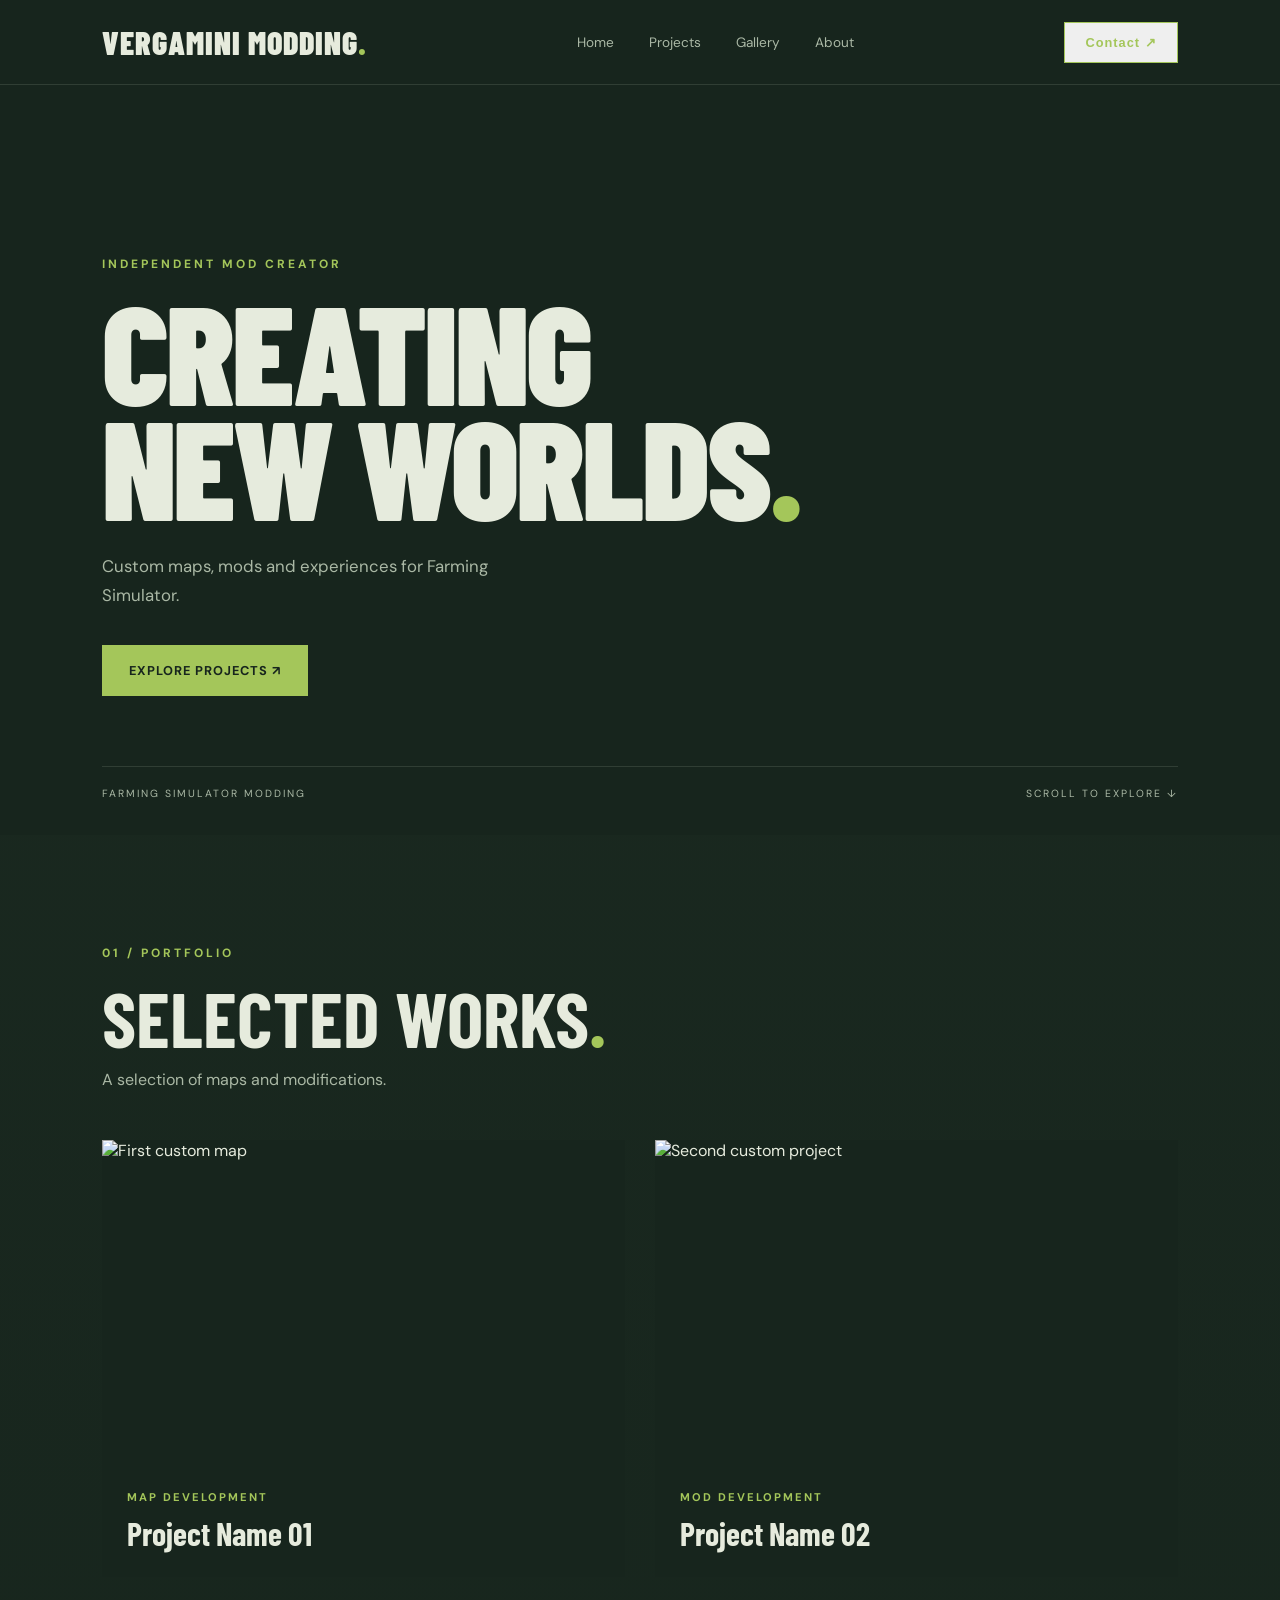
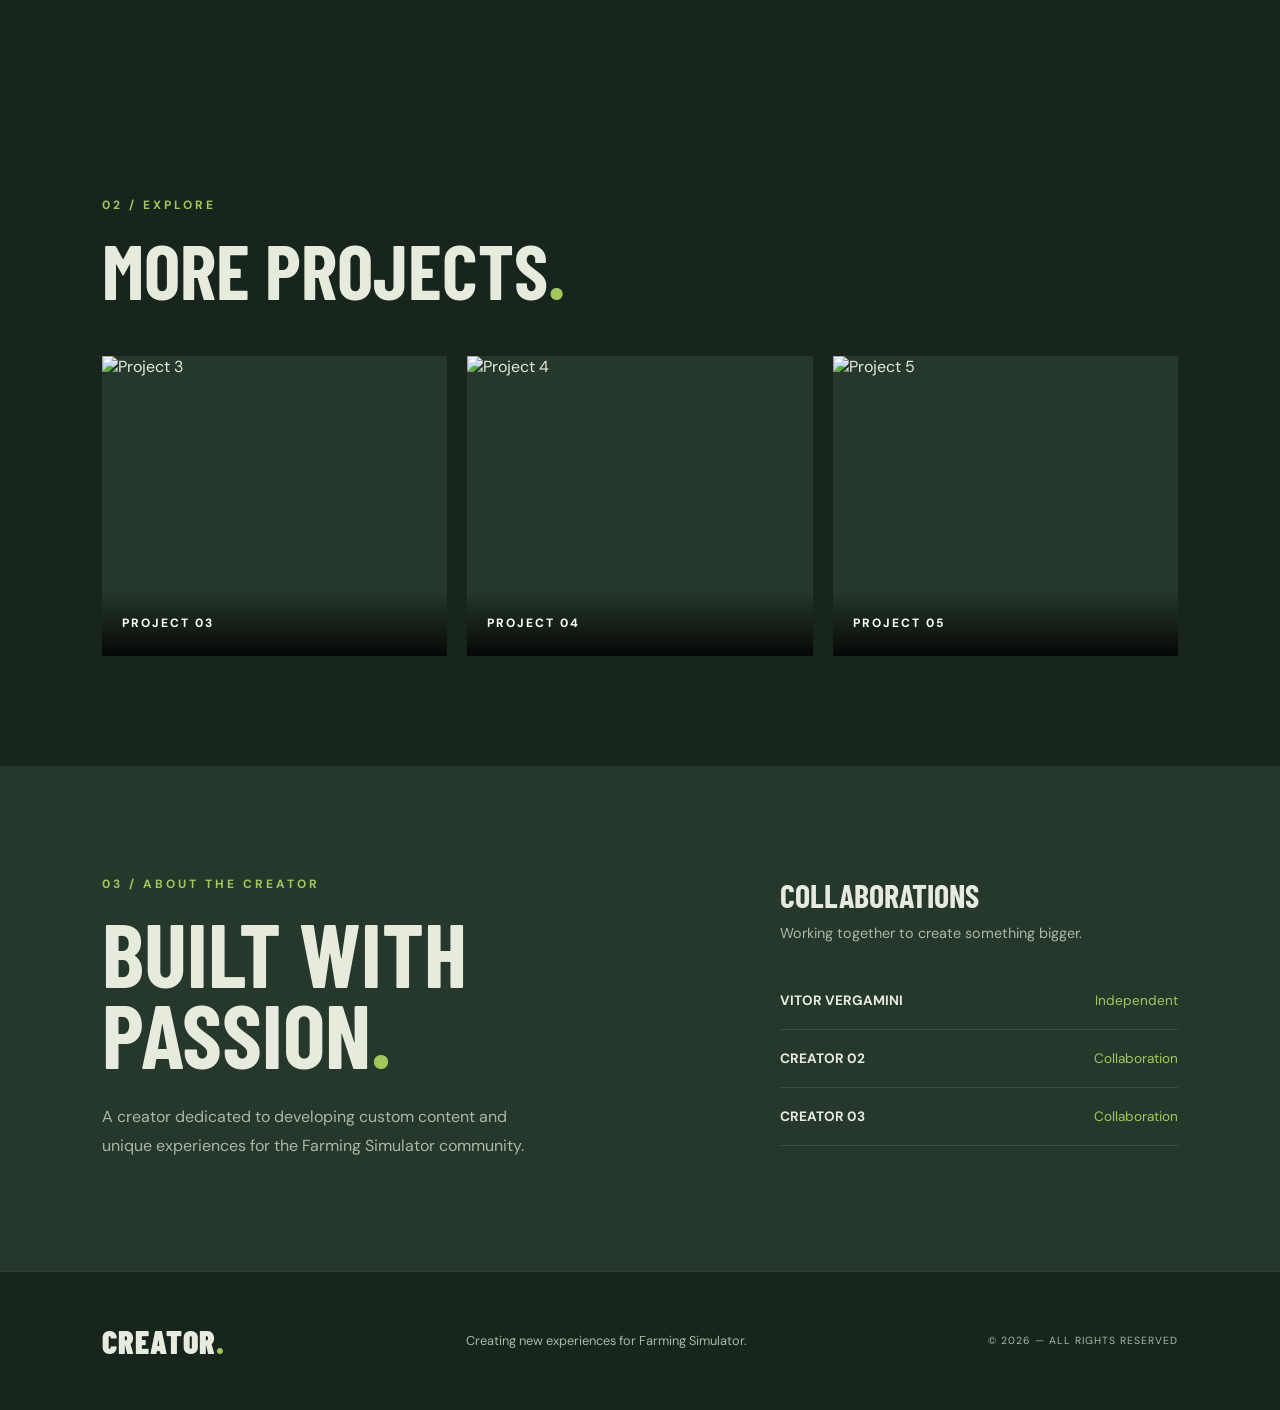
==== index.html @ 5413989e "index retirado da pasta e colocado no codigo base." ====
<!DOCTYPE html>
<html lang="pt-BR">
<head>
    <meta charset="UTF-8">
    <meta name="viewport" content="width=device-width, initial-scale=1.0">
    <title>Portfolio | Farming Simulator</title>
    <link rel="stylesheet" href="../CSS/style.css">
</head>

<body>

    <!-- HEADER -->
    <header class="header">
        <a href="#" class="logo" translate="no">VERGAMINI MODDING<span>.</span></a>

        <nav class="navigation">
            <a href="#home">Home</a>
            <a href="#projects">Projects</a>
            <a href="#gallery">Gallery</a>
            <a href="#about">About</a>
        </nav>

        <button type="button" class="header-contact" id="openContact">
    Contact ↗
</button>
    </header>


    <!-- HERO -->
    <main>

        <section class="hero" id="home">
            <div class="hero-content">
                <span class="eyebrow">INDEPENDENT MOD CREATOR</span>

                <h1>
                    CREATING<br>
                    NEW WORLDS<span>.</span>
                </h1>

                <p>
                    Custom maps, mods and experiences
                    for Farming Simulator.
                </p>

                <a href="#projects" class="button">
                    EXPLORE PROJECTS ↗
                </a>
            </div>

            <div class="hero-footer">
                <span>FARMING SIMULATOR MODDING</span>
                <span>SCROLL TO EXPLORE ↓</span>
            </div>
        </section>


        <!-- FEATURED PROJECTS -->
        <section class="projects" id="projects">

            <div class="section-heading">
                <span class="eyebrow">01 / PORTFOLIO</span>
                <h2>SELECTED WORKS<span>.</span></h2>
                <p>A selection of maps and modifications.</p>
            </div>

            <div class="featured-grid">

                <article class="project-card">
                    <div class="project-image">
                        <img src="assets/images/project-01.jpg"
                             alt="First custom map">
                    </div>
                    <div class="project-info">
                        <span>MAP DEVELOPMENT</span>
                        <h3>Project Name 01</h3>
                    </div>
                </article>

                <article class="project-card">
                    <div class="project-image">
                        <img src="assets/images/project-02.jpg"
                             alt="Second custom project">
                    </div>
                    <div class="project-info">
                        <span>MOD DEVELOPMENT</span>
                        <h3>Project Name 02</h3>
                    </div>
                </article>

            </div>
        </section>


        <!-- GALLERY -->
        <section class="gallery" id="gallery">

            <div class="section-heading">
                <span class="eyebrow">02 / EXPLORE</span>
                <h2>MORE PROJECTS<span>.</span></h2>
            </div>

            <div class="gallery-grid">

                <article class="gallery-item">
                    <img src="assets/images/gallery-01.jpg" alt="Project 3">
                    <span>PROJECT 03</span>
                </article>

                <article class="gallery-item">
                    <img src="assets/images/gallery-02.jpg" alt="Project 4">
                    <span>PROJECT 04</span>
                </article>

                <article class="gallery-item">
                    <img src="assets/images/gallery-03.jpg" alt="Project 5">
                    <span>PROJECT 05</span>
                </article>

            </div>
        </section>


        <!-- ABOUT -->
        <section class="about" id="about">

            <div class="about-content">
                <span class="eyebrow">03 / ABOUT THE CREATOR</span>
                <h2>BUILT WITH<br>PASSION<span>.</span></h2>

                <p>
                    A creator dedicated to developing
                    custom content and unique experiences
                    for the Farming Simulator community.
                </p>
            </div>

            <div class="about-collaborations">
                <h3>COLLABORATIONS</h3>
                <p>Working together to create something bigger.</p>

                <div class="collaborator">
                    <span>VITOR VERGAMINI</span>
                    <span>Independent</span>
                </div>

                <div class="collaborator">
                    <span>CREATOR 02</span>
                    <span>Collaboration</span>
                </div>

                <div class="collaborator">
                    <span>CREATOR 03</span>
                    <span>Collaboration</span>
                </div>
            </div>

        </section>

    </main>


    <!-- FOOTER -->
    <footer class="footer" id="contact">
        <a href="#" class="logo">CREATOR<span>.</span></a>

        <p>Creating new experiences for Farming Simulator.</p>

        <span>© 2026 — ALL RIGHTS RESERVED</span>
    </footer>

<!-- CONTACT POPUP -->
<div class="contact-overlay" id="contactOverlay">

    <div class="contact-popup">

        <button class="contact-close" id="closeContact" aria-label="Close">
            &times;
        </button>

        <span class="contact-eyebrow">GET IN TOUCH</span>

        <h2>LET'S TALK.</h2>

        <p>
            Have a project in mind? Get in touch with Vergamini Modding.
        </p>

        <div class="contact-options">

            <a href="mailto:vglmodding@gmail.com" class="contact-option">
                <span class="contact-option-icon">✉</span>
                <span>
                    <strong>E-mail</strong>
                    <small>Send us an e-mail at vglmodding@gmail.com</small>
                </span>
                <span class="contact-arrow">↗</span>
            </a>

            <a href="https://wa.me/+555196516200" target="_blank" rel="noopener noreferrer" class="contact-option">
                <span class="contact-option-icon">☏</span>
                <span>
                    <strong>WhatsApp</strong>
                    <small>Chat with us directly</small>
                </span>
                <span class="contact-arrow">↗</span>
            </a>

        </div>

    </div>

</div>

    <script src="/JS/script.js"></script>
</body>
</html>
---- CSS/style.css ----
/* ========================================
   01. CONFIGURAÇÕES GERAIS
======================================== */

@import url('https://fonts.googleapis.com/css2?family=Barlow+Condensed:wght@500;600;700;800;900&family=DM+Sans:wght@400;500;600;700&display=swap');

:root {
    --bg: #17251D;
    --surface: #26382B;
    --surface-light: #304534;

    --accent: #A4C65A;
    --accent-hover: #BAD878;

    --text: #E6EBDD;
    --text-muted: #AAB8A5;

    --border: rgba(230, 235, 221, 0.12);

    --font-title: 'Barlow Condensed', sans-serif;
    --font-body: 'DM Sans', sans-serif;
}

* {
    margin: 0;
    padding: 0;
    box-sizing: border-box;
    scroll-behavior: smooth;
}

body {
    background-color: var(--bg);
    color: var(--text);
    font-family: var(--font-body);
    overflow-x: hidden;
}

a {
    color: inherit;
    text-decoration: none;
}

img {
    display: block;
    width: 100%;
    object-fit: cover;
}


/* ========================================
   02. HEADER
======================================== */

.header {
    width: 100%;
    height: 85px;
    padding: 0 8%;

    display: flex;
    align-items: center;
    justify-content: space-between;

    background-color: var(--bg);
    border-bottom: 1px solid var(--border);
}

.logo {
    font-family: var(--font-title);
    font-size: 2rem;
    font-weight: 900;
    letter-spacing: 1px;
}

.logo span,
.hero h1 span,
.section-heading h2 span,
.about h2 span {
    color: var(--accent);
}

.navigation {
    display: flex;
    gap: 35px;
}

.navigation a {
    font-size: 0.85rem;
    color: var(--text-muted);
    transition: color 0.3s ease;
}

.navigation a:hover {
    color: var(--accent);
}

.header-contact {
    font-size: 0.8rem;
    font-weight: 700;
    letter-spacing: 1px;

    padding: 12px 20px;
    border: 1px solid var(--accent);
    color: var(--accent);

    transition: 0.3s ease;
}

.header-contact:hover {
    background-color: var(--accent);
    color: var(--bg);
}


/* ========================================
   03. HERO
======================================== */


.hero {
    min-height: 750px;
    padding: 100px 8% 35px;

    display: flex;
    flex-direction: column;
    justify-content: space-between;

    position: relative;
    overflow: hidden;

    background-image:
        linear-gradient(
            90deg,
            rgba(23, 37, 29, 0.98) 0%,
            rgba(23, 37, 29, 0.80) 45%,
            rgba(23, 37, 29, 0.25) 100%
        ),
        linear-gradient(
            0deg,
            rgba(23, 37, 29, 0.85),
            transparent 45%
        ),
        url("../assets/background1.jpeg");

    background-size: cover;
    background-position: center;
    background-repeat: no-repeat;
    background-attachment: fixed;
}

/* SEGUNDA SEÇÃO — PROJECTS */
.projects {
    background-image:
        linear-gradient(
            rgba(23, 37, 29, 0.85),
            rgba(23, 37, 29, 0.95)
        ),
        url("");

    background-size: cover;
    background-position: center;
    background-repeat: no-repeat;
}


.hero-content {
    max-width: 850px;
    margin: auto 0;
    padding: 50px 0;
}

.eyebrow {
    display: block;
    color: var(--accent);

    font-size: 0.75rem;
    font-weight: 700;
    letter-spacing: 3px;

    margin-bottom: 20px;
}

.hero h1 {
    font-family: var(--font-title);
    font-size: clamp(5rem, 11vw, 10rem);
    font-weight: 900;
    line-height: 0.82;
    letter-spacing: -3px;

    margin-bottom: 30px;
}

.hero-content p {
    max-width: 430px;
    color: var(--text-muted);
    font-size: 1.05rem;
    line-height: 1.7;

    margin-bottom: 35px;
}

.button {
    display: inline-block;

    background-color: var(--accent);
    color: var(--bg);

    padding: 17px 27px;

    font-size: 0.8rem;
    font-weight: 700;
    letter-spacing: 1px;

    transition: 0.3s ease;
}

.button:hover {
    background-color: var(--accent-hover);
    transform: translateY(-3px);
}

.hero-footer {
    display: flex;
    justify-content: space-between;

    padding-top: 20px;
    border-top: 1px solid var(--border);

    color: var(--text-muted);
    font-size: 0.65rem;
    letter-spacing: 2px;
}


/* ========================================
   04. PROJECTS
======================================== */

.projects {
    padding: 110px 8%;
    background-color: var(--surface);
}

.section-heading {
    margin-bottom: 50px;
}

.section-heading h2 {
    font-family: var(--font-title);
    font-size: clamp(3rem, 6vw, 5.5rem);
    line-height: 0.95;
    margin-bottom: 15px;
}

.section-heading p {
    color: var(--text-muted);
}

.featured-grid {
    display: grid;
    grid-template-columns: repeat(2, 1fr);
    gap: 30px;
}

.project-card {
    background-color: var(--bg);
    overflow: hidden;
    transition: transform 0.3s ease;
}

.project-card:hover {
    transform: translateY(-8px);
}

.project-image {
    height: 320px;
    overflow: hidden;
}

.project-image img {
    height: 100%;
    transition: transform 0.6s ease;
}

.project-card:hover img {
    transform: scale(1.05);
}

.project-info {
    padding: 25px;
}

.project-info span {
    color: var(--accent);
    font-size: 0.7rem;
    font-weight: 700;
    letter-spacing: 2px;
}

.project-info h3 {
    font-family: var(--font-title);
    font-size: 2rem;
    margin-top: 8px;
}


/* ========================================
   05. GALLERY
======================================== */

.gallery {
    padding: 110px 8%;
}

.gallery-grid {
    display: grid;
    grid-template-columns: repeat(3, 1fr);
    gap: 20px;
}

.gallery-item {
    height: 300px;
    position: relative;
    overflow: hidden;
    background-color: var(--surface);
}

.gallery-item img {
    height: 100%;
    transition: transform 0.5s ease;
}

.gallery-item:hover img {
    transform: scale(1.08);
}

.gallery-item span {
    position: absolute;
    bottom: 0;
    left: 0;

    width: 100%;
    padding: 25px 20px;

    background: linear-gradient(
        transparent,
        rgba(0, 0, 0, 0.85)
    );

    color: white;
    font-size: 0.75rem;
    font-weight: 700;
    letter-spacing: 2px;
}


/* ========================================
   06. ABOUT
======================================== */

.about {
    padding: 110px 8%;
    background-color: var(--surface);

    display: grid;
    grid-template-columns: 1.2fr 0.8fr;
    gap: 80px;
}

.about h2 {
    font-family: var(--font-title);
    font-size: clamp(4rem, 7vw, 7rem);
    line-height: 0.9;

    margin-bottom: 30px;
}

.about-content p {
    max-width: 450px;
    color: var(--text-muted);
    line-height: 1.8;
}

.about-collaborations h3 {
    font-family: var(--font-title);
    font-size: 2rem;
    margin-bottom: 10px;
}

.about-collaborations > p {
    color: var(--text-muted);
    font-size: 0.9rem;
    margin-bottom: 30px;
}

.collaborator {
    display: flex;
    justify-content: space-between;

    padding: 20px 0;
    border-bottom: 1px solid var(--border);

    font-size: 0.85rem;
}

.collaborator span:first-child {
    font-weight: 700;
}

.collaborator span:last-child {
    color: var(--accent);
}


/* ========================================
   07. FOOTER
======================================== */

.footer {
    padding: 50px 8%;

    display: flex;
    align-items: center;
    justify-content: space-between;
    gap: 20px;

    border-top: 1px solid var(--border);
}

.footer p {
    color: var(--text-muted);
    font-size: 0.8rem;
}

.footer > span {
    color: var(--text-muted);
    font-size: 0.65rem;
    letter-spacing: 1px;
}


/* ========================================
   08. RESPONSIVIDADE
======================================== */

@media (max-width: 850px) {

    .header {
        padding: 0 5%;
    }

    .navigation {
        gap: 15px;
    }

    .hero,
    .projects,
    .gallery,
    .about {
        padding-left: 5%;
        padding-right: 5%;
    }

    .about {
        gap: 40px;
    }

    .gallery-grid {
        grid-template-columns: repeat(2, 1fr);
    }
}

@media (max-width: 600px) {

    .header {
        height: auto;
        padding: 20px 5%;
        flex-wrap: wrap;
        gap: 20px;
    }

    .navigation {
        order: 3;
        width: 100%;
        justify-content: space-between;
    }

    .navigation a {
        font-size: 0.75rem;
    }

    .header-contact {
        padding: 10px 13px;
    }

    .hero {
        min-height: 550px;
        padding-top: 70px;
    }

    .hero h1 {
        letter-spacing: -1px;
    }

    .hero-footer {
        font-size: 0.5rem;
        letter-spacing: 1px;
        gap: 15px;
    }

    .featured-grid,
    .gallery-grid,
    .about {
        grid-template-columns: 1fr;
    }

    .project-image {
        height: 250px;
    }

    .gallery-item {
        height: 260px;
    }

    .about {
        gap: 50px;
    }

    .footer {
        flex-direction: column;
        align-items: flex-start;
    }
}

/* ========================================
   09. CONTATO  
   ===================================== */

   /* CONTACT POPUP */

.contact-overlay {
    position: fixed;
    inset: 0;
    background: rgba(0, 0, 0, 0.75);

    display: flex;
    justify-content: center;
    align-items: center;

    z-index: 9999;
    padding: 20px;

    opacity: 0;
    visibility: hidden;
    transition: 0.3s ease;
}

.contact-overlay.active {
    opacity: 1;
    visibility: visible;
}

.contact-popup {
    position: relative;
    width: 100%;
    max-width: 450px;

    background: var(--surface);
    border: 1px solid var(--border);
    padding: 45px 35px;

    transform: translateY(20px);
    transition: 0.3s ease;
}

.contact-overlay.active .contact-popup {
    transform: translateY(0);
}

.contact-close {
    position: absolute;
    top: 15px;
    right: 20px;

    background: none;
    border: none;
    color: var(--text-muted);

    font-size: 30px;
    cursor: pointer;
}

.contact-eyebrow {
    color: var(--accent);
    font-size: 11px;
    letter-spacing: 3px;
    font-weight: 700;
}

.contact-popup h2 {
    font-family: var(--font-title);
    font-size: 42px;
    color: var(--text);
    margin: 10px 0;
}

.contact-popup p {
    color: var(--text-muted);
    font-size: 14px;
    line-height: 1.6;
    margin-bottom: 30px;
}

.contact-options {
    display: flex;
    flex-direction: column;
    gap: 12px;
}

.contact-option {
    display: flex;
    align-items: center;
    gap: 15px;

    padding: 18px;
    background: var(--bg);
    border: 1px solid var(--border);

    color: var(--text);
    text-decoration: none;

    transition: 0.2s ease;
}

.contact-option:hover {
    border-color: var(--accent);
    background: var(--surface-light);
}

.contact-option-icon {
    color: var(--accent);
    font-size: 23px;
}

.contact-option strong,
.contact-option small {
    display: block;
}

.contact-option strong {
    font-size: 14px;
    margin-bottom: 4px;
}

.contact-option small {
    color: var(--text-muted);
    font-size: 12px;
}

.contact-arrow {
    margin-left: auto;
    color: var(--accent);
    font-size: 18px;
}

/* MOBILE */

@media (max-width: 480px) {
    .contact-popup {
        padding: 40px 22px;
    }
}
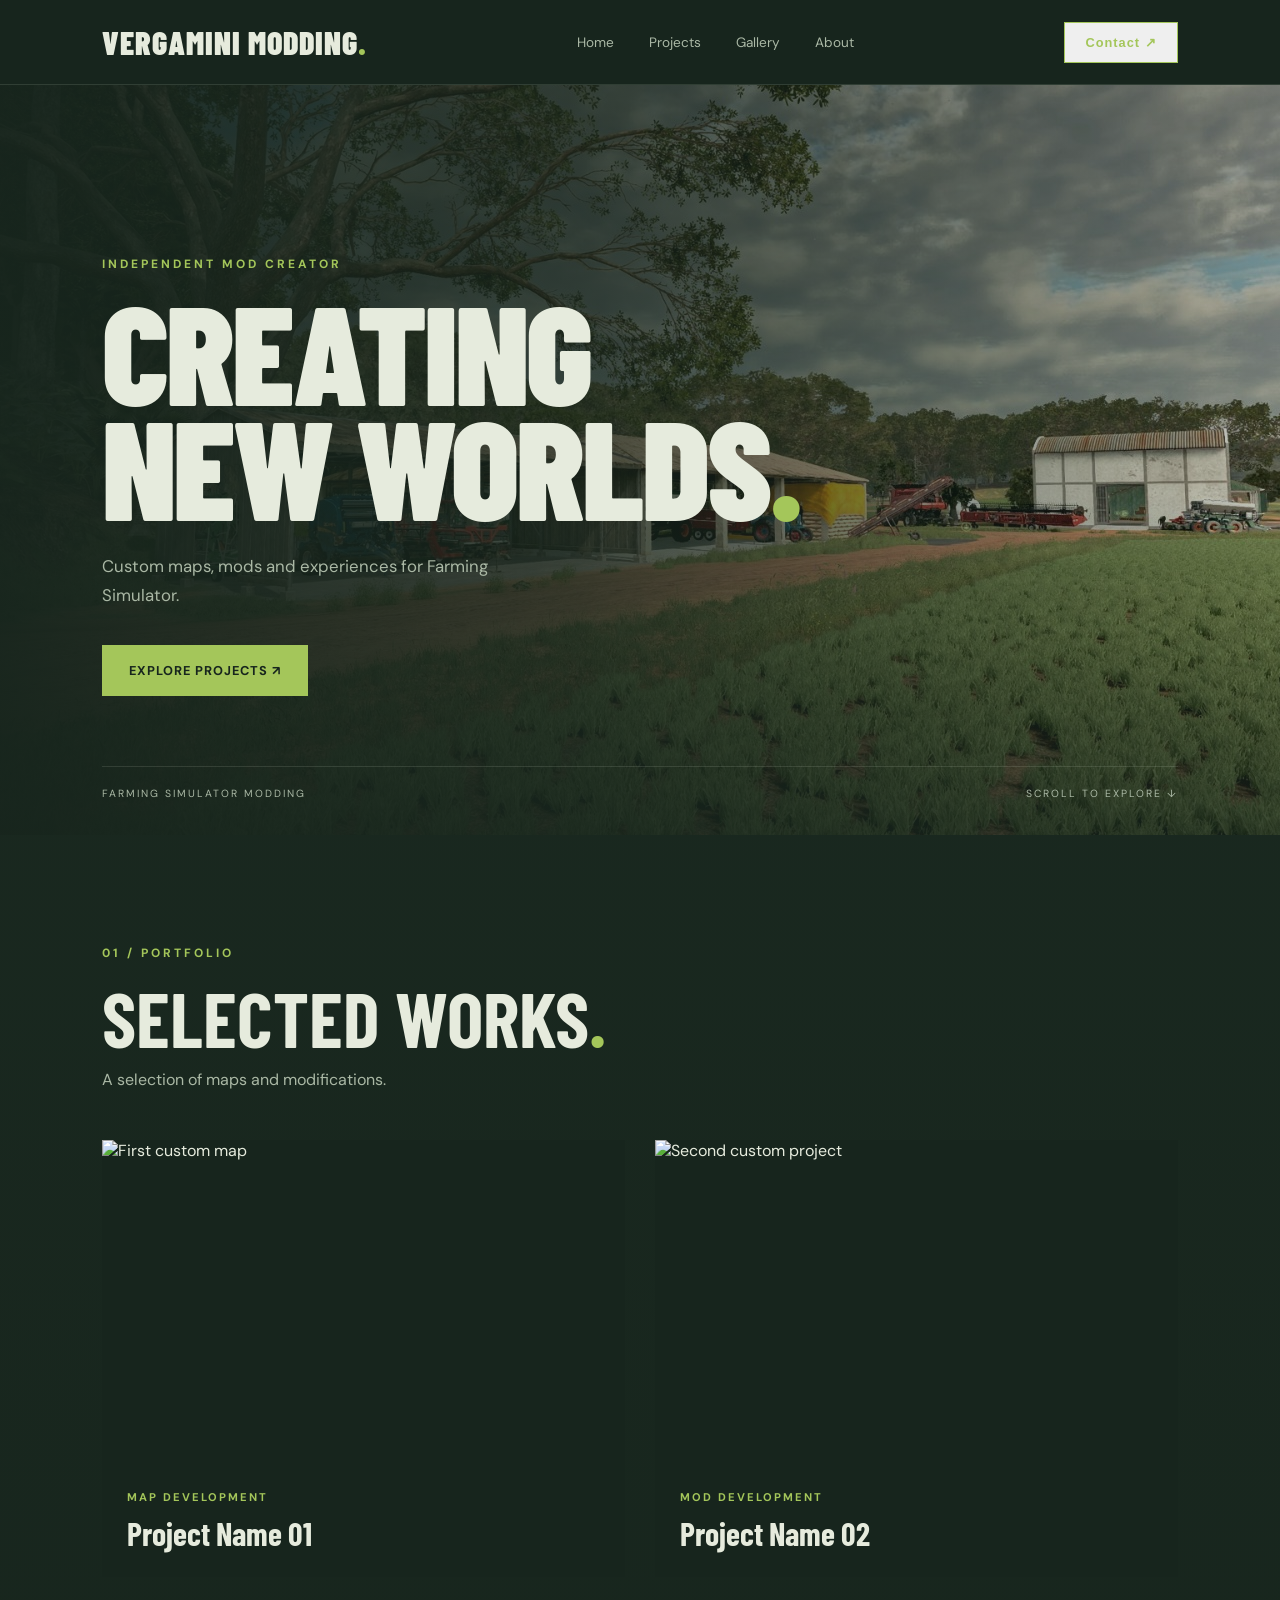
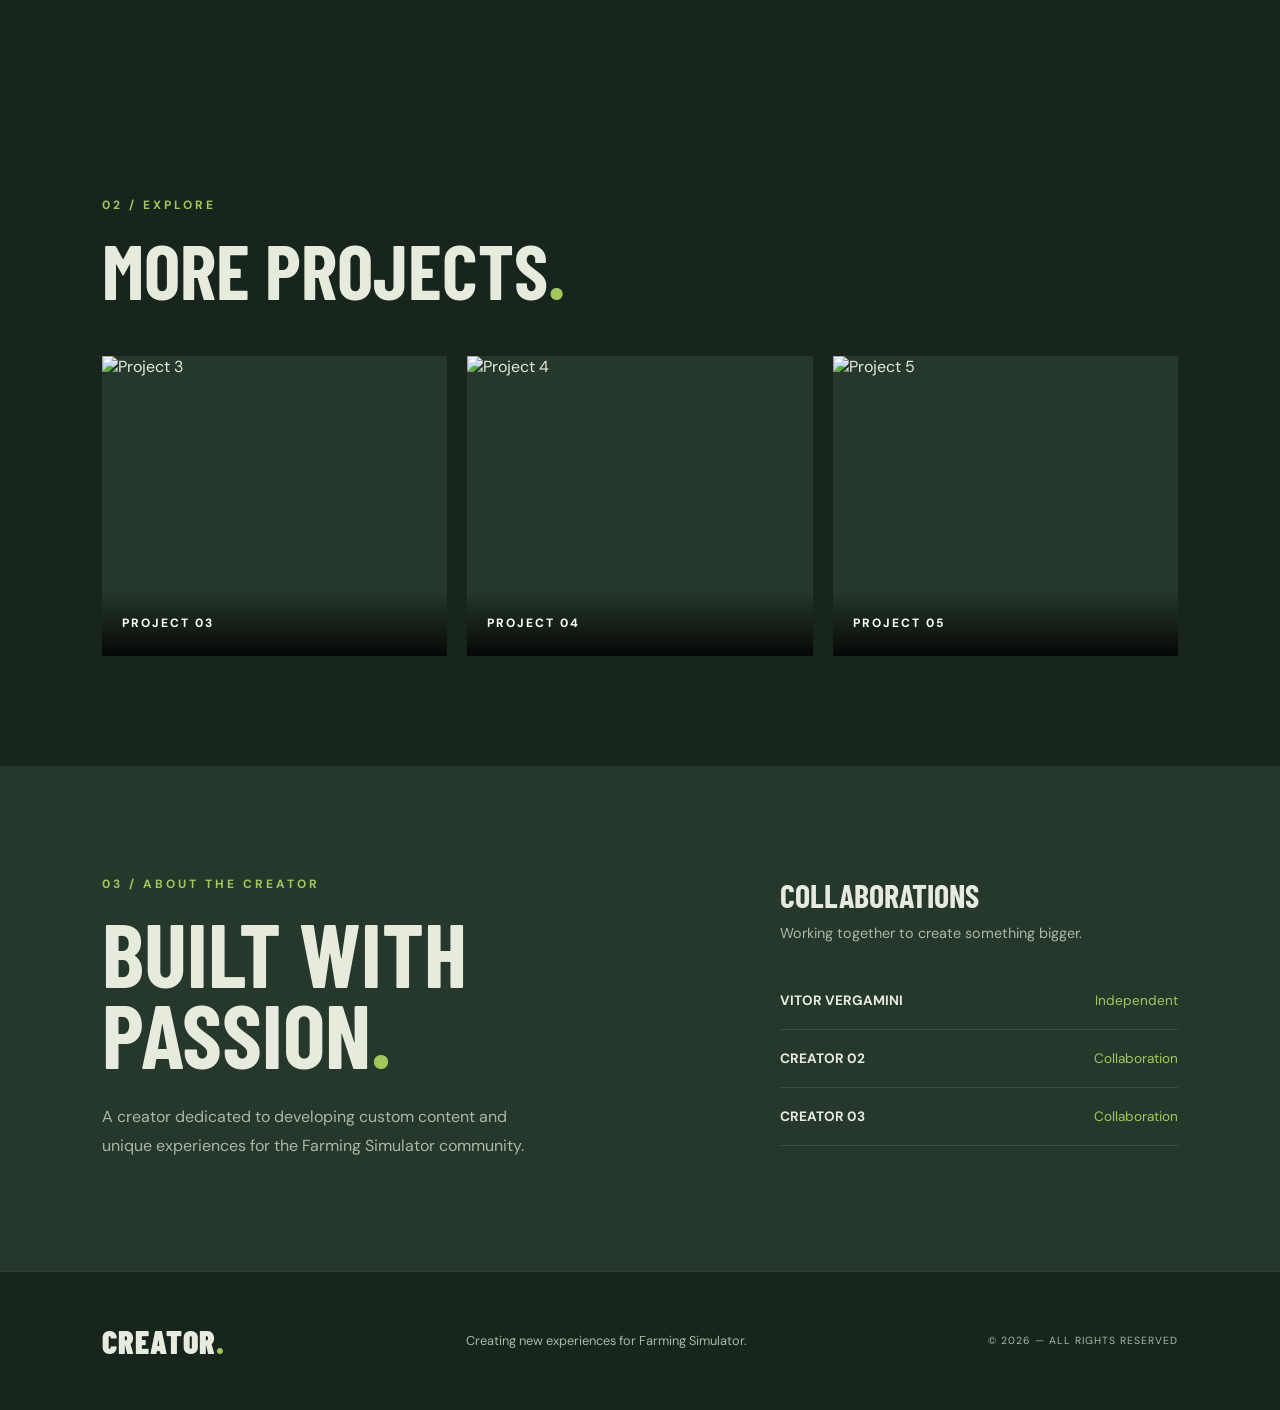
==== commit 49eb4d5b: "atualizado o caminho do html" ====
--- a/index.html
+++ b/index.html
@@ -5,7 +5,7 @@
     <meta charset="UTF-8">
     <meta name="viewport" content="width=device-width, initial-scale=1.0">
     <title>Portfolio | Farming Simulator</title>
-    <link rel="stylesheet" href="../CSS/style.css">
+    <link rel="stylesheet" href="CSS/style.css">
 </head>
 
 <body>
@@ -69,7 +69,7 @@
 
                 <article class="project-card">
                     <div class="project-image">
-                        <img src="assets/images/project-01.jpg"
+                        <img src="Assets/images/project-01.jpg"
                              alt="First custom map">
                     </div>
                     <div class="project-info">
@@ -80,7 +80,7 @@
 
                 <article class="project-card">
                     <div class="project-image">
-                        <img src="assets/images/project-02.jpg"
+                        <img src="Assets/images/project-02.jpg"
                              alt="Second custom project">
                     </div>
                     <div class="project-info">
@@ -104,17 +104,17 @@
             <div class="gallery-grid">
 
                 <article class="gallery-item">
-                    <img src="assets/images/gallery-01.jpg" alt="Project 3">
+                    <img src="Assets/images/gallery-01.jpg" alt="Project 3">
                     <span>PROJECT 03</span>
                 </article>
 
                 <article class="gallery-item">
-                    <img src="assets/images/gallery-02.jpg" alt="Project 4">
+                    <img src="Assets/images/gallery-02.jpg" alt="Project 4">
                     <span>PROJECT 04</span>
                 </article>
 
                 <article class="gallery-item">
-                    <img src="assets/images/gallery-03.jpg" alt="Project 5">
+                    <img src="Assets/images/gallery-03.jpg" alt="Project 5">
                     <span>PROJECT 05</span>
                 </article>
 
@@ -213,6 +213,6 @@
 
 </div>
 
-    <script src="/JS/script.js"></script>
+    <script src="JS/script.js"></script>
 </body>
 </html>
--- a/CSS/style.css
+++ b/CSS/style.css
@@ -140,7 +140,7 @@
             rgba(23, 37, 29, 0.85),
             transparent 45%
         ),
-        url("../assets/background1.jpeg");
+        url("../Assets/background1.jpeg");
 
     background-size: cover;
     background-position: center;
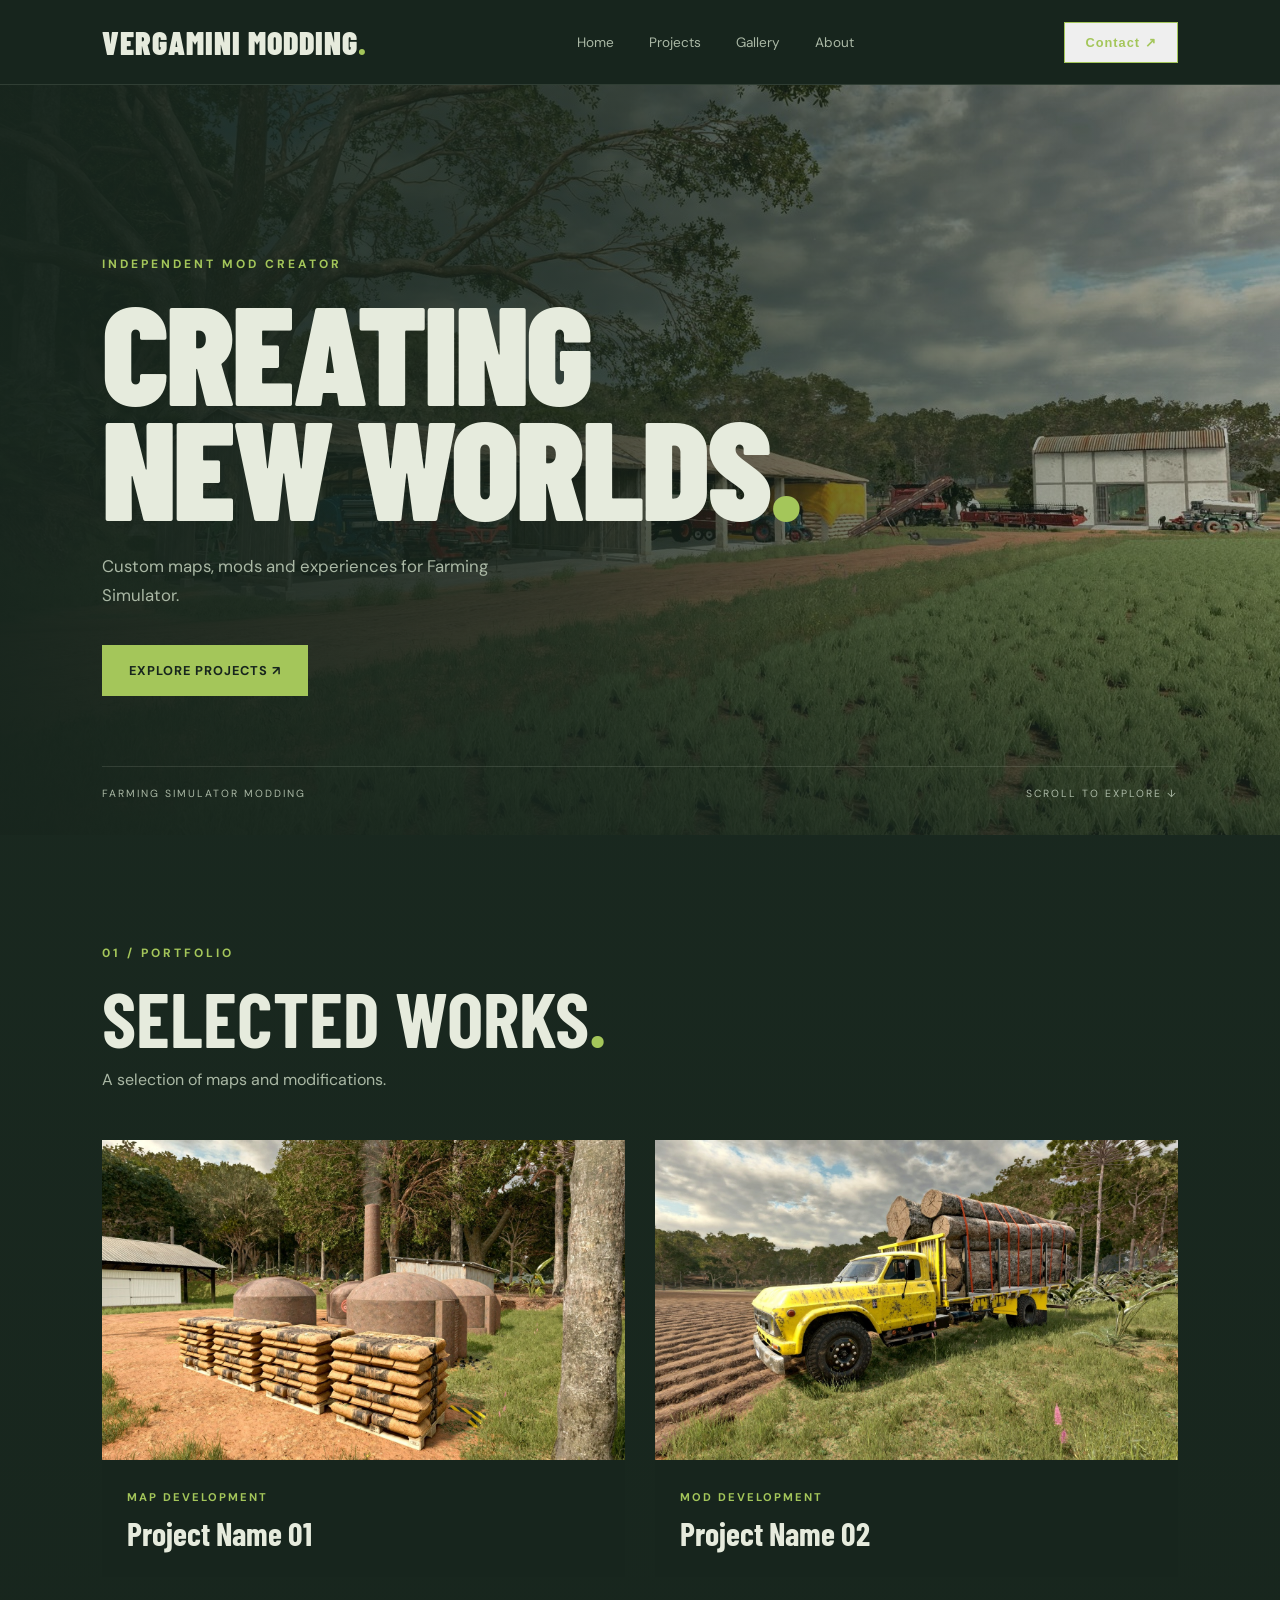
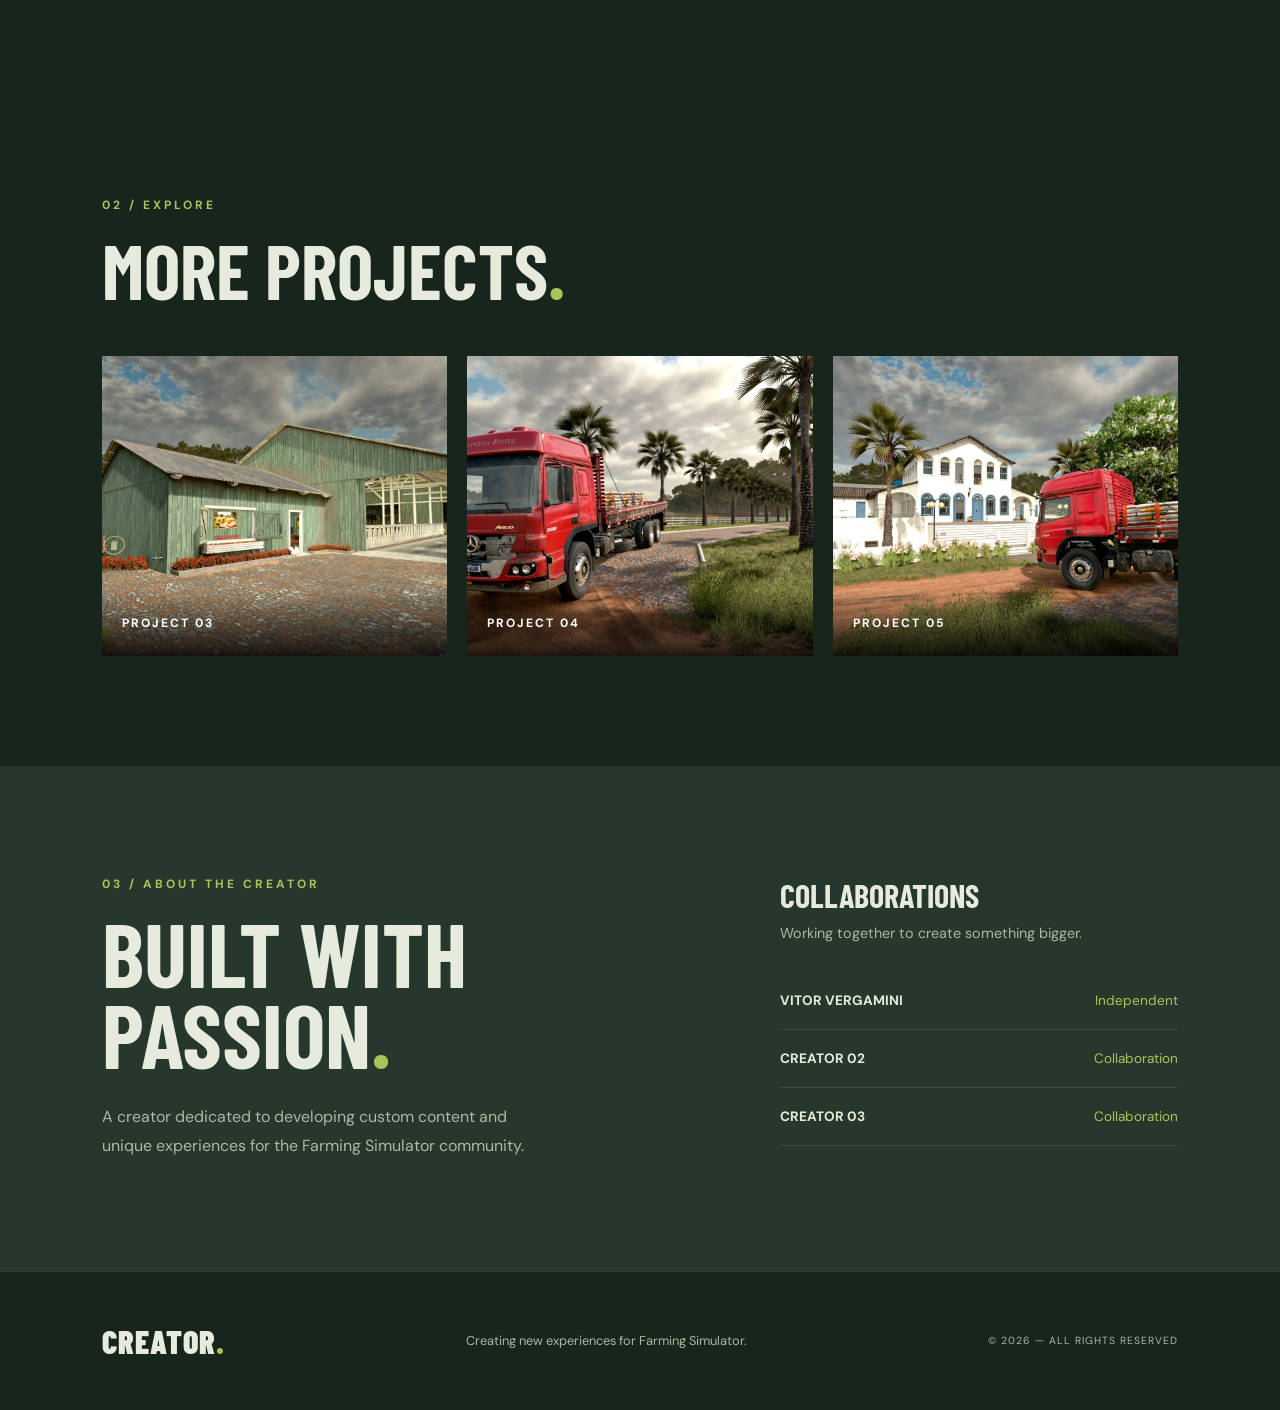
==== commit 955a01a1: "fotos dos projetos temporarias adicionadas" ====
--- a/index.html
+++ b/index.html
@@ -69,7 +69,7 @@
 
                 <article class="project-card">
                     <div class="project-image">
-                        <img src="Assets/images/project-01.jpg"
+                        <img src="Assets/background2.jpeg"
                              alt="First custom map">
                     </div>
                     <div class="project-info">
@@ -80,7 +80,7 @@
 
                 <article class="project-card">
                     <div class="project-image">
-                        <img src="Assets/images/project-02.jpg"
+                        <img src="Assets/background3.jpeg"
                              alt="Second custom project">
                     </div>
                     <div class="project-info">
@@ -104,17 +104,17 @@
             <div class="gallery-grid">
 
                 <article class="gallery-item">
-                    <img src="Assets/images/gallery-01.jpg" alt="Project 3">
+                    <img src="Assets/background4.jpeg" alt="Project 3">
                     <span>PROJECT 03</span>
                 </article>
 
                 <article class="gallery-item">
-                    <img src="Assets/images/gallery-02.jpg" alt="Project 4">
+                    <img src="Assets/background5.jpeg" alt="Project 4">
                     <span>PROJECT 04</span>
                 </article>
 
                 <article class="gallery-item">
-                    <img src="Assets/images/gallery-03.jpg" alt="Project 5">
+                    <img src="Assets/background6.jpeg" alt="Project 5">
                     <span>PROJECT 05</span>
                 </article>
 
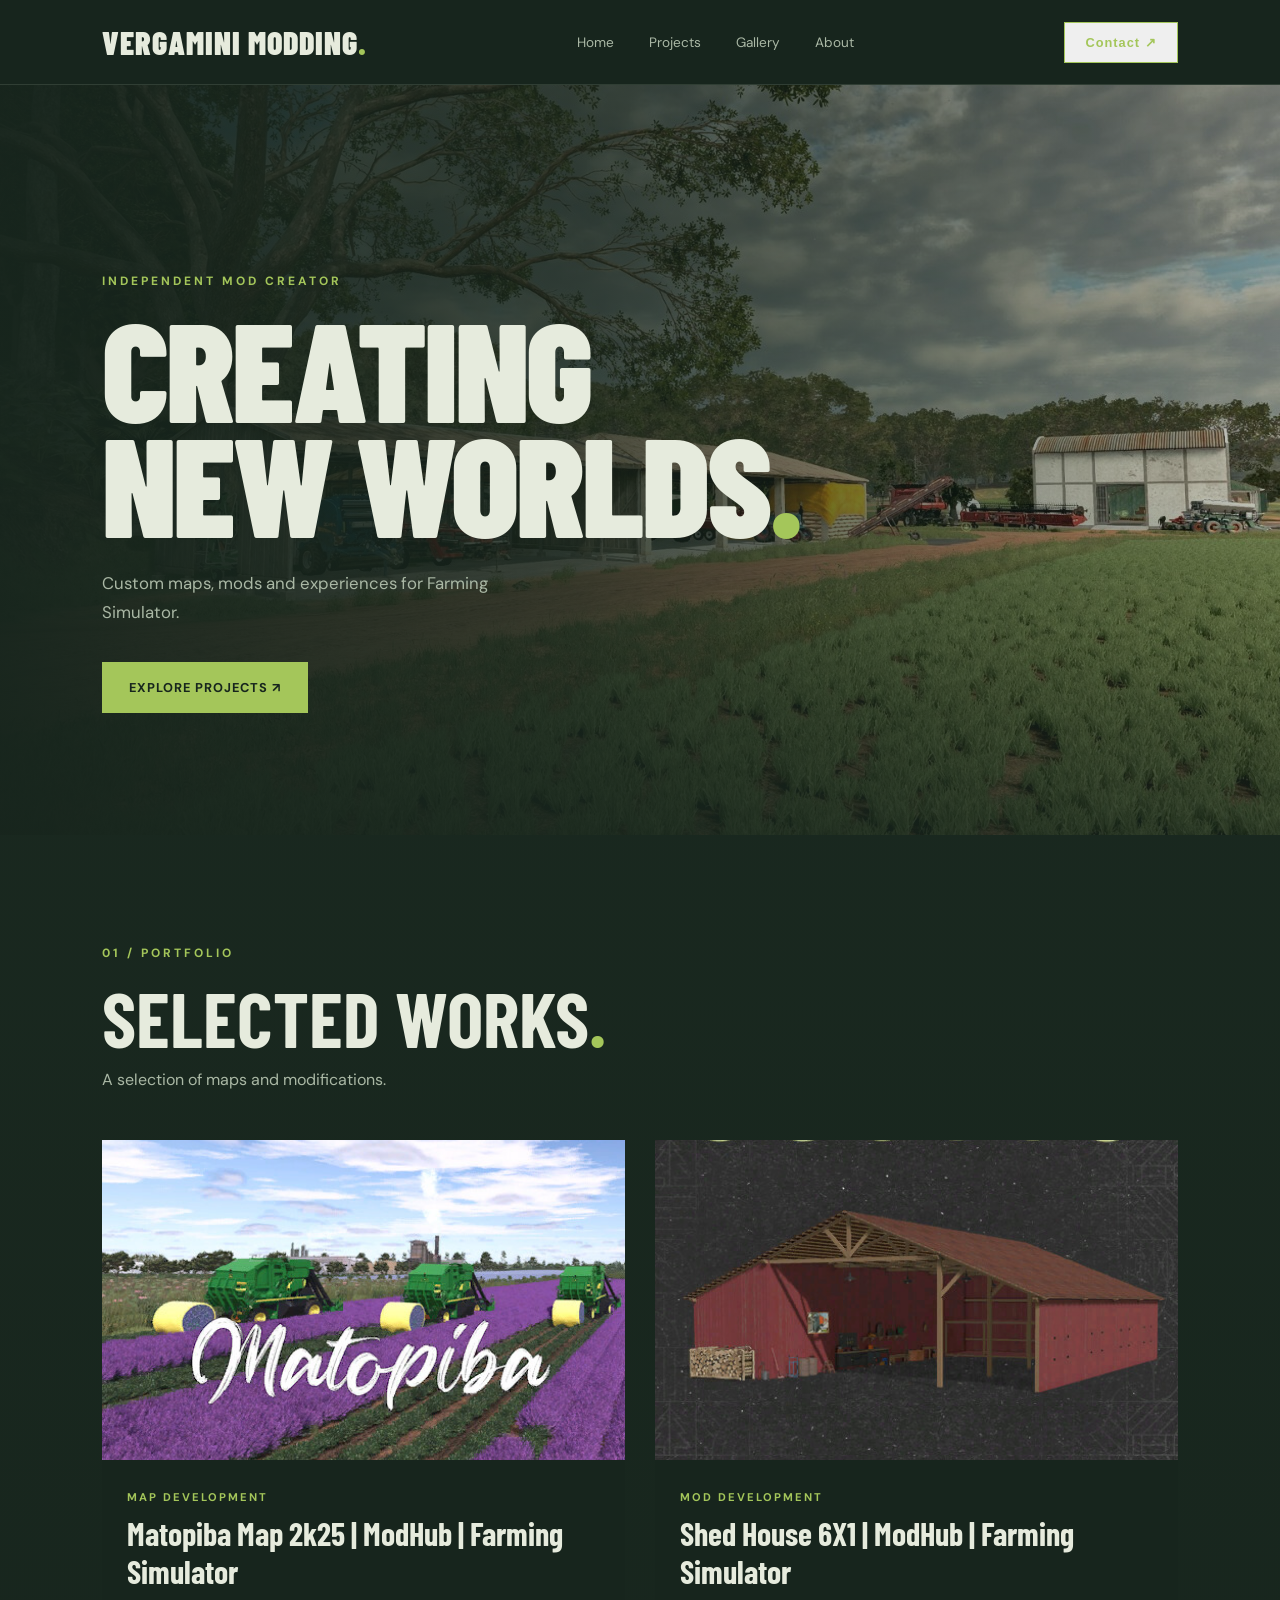
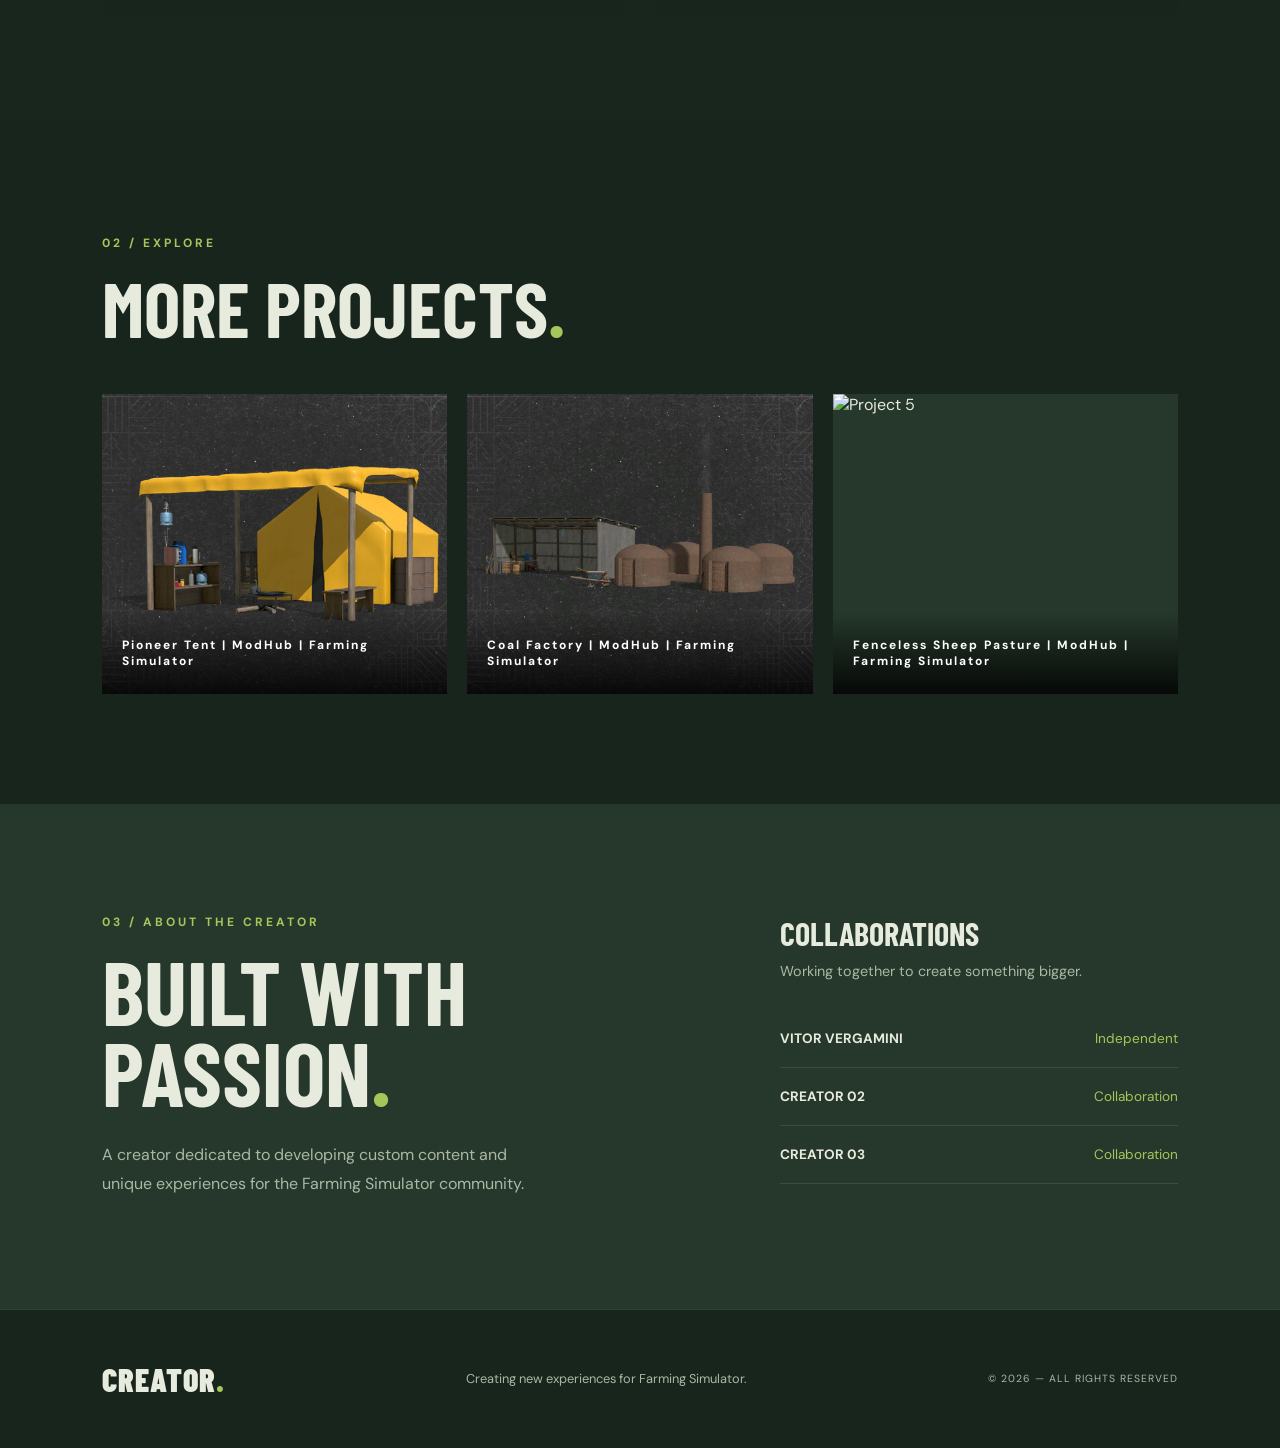
==== commit 0144ceb4: "links dos projetos adicionados" ====
--- a/index.html
+++ b/index.html
@@ -22,8 +22,8 @@
         </nav>
 
         <button type="button" class="header-contact" id="openContact">
-    Contact ↗
-</button>
+            Contact ↗
+        </button>
     </header>
 
 
@@ -49,10 +49,6 @@
                 </a>
             </div>
 
-            <div class="hero-footer">
-                <span>FARMING SIMULATOR MODDING</span>
-                <span>SCROLL TO EXPLORE ↓</span>
-            </div>
         </section>
 
 
@@ -67,27 +63,27 @@
 
             <div class="featured-grid">
 
-                <article class="project-card">
+                <a href="https://www.farming-simulator.com/mod.php?mod_id=313520&title=fs2025" target="_blank" rel="noopener noreferrer" class="project-card">
                     <div class="project-image">
-                        <img src="Assets/background2.jpeg"
+                        <img src="Assets/matopiba.webp"
                              alt="First custom map">
                     </div>
                     <div class="project-info">
                         <span>MAP DEVELOPMENT</span>
-                        <h3>Project Name 01</h3>
-                    </div>
-                </article>
-
-                <article class="project-card">
+                        <h3>Matopiba Map 2k25 | ModHub | Farming Simulator</h3>
+                    </div>
+                </a>
+
+                <a href="https://www.farming-simulator.com/mod.php?mod_id=338428&title=fs2025" target="_blank" rel="noopener noreferrer" class="project-card">
                     <div class="project-image">
-                        <img src="Assets/background3.jpeg"
+                        <img src="Assets/galpaocasa.webp"
                              alt="Second custom project">
                     </div>
                     <div class="project-info">
                         <span>MOD DEVELOPMENT</span>
-                        <h3>Project Name 02</h3>
-                    </div>
-                </article>
+                        <h3>Shed House 6X1 | ModHub | Farming Simulator</h3>
+                    </div>
+                </a>
 
             </div>
         </section>
@@ -103,20 +99,20 @@
 
             <div class="gallery-grid">
 
-                <article class="gallery-item">
-                    <img src="Assets/background4.jpeg" alt="Project 3">
-                    <span>PROJECT 03</span>
-                </article>
-
-                <article class="gallery-item">
-                    <img src="Assets/background5.jpeg" alt="Project 4">
-                    <span>PROJECT 04</span>
-                </article>
-
-                <article class="gallery-item">
-                    <img src="Assets/background6.jpeg" alt="Project 5">
-                    <span>PROJECT 05</span>
-                </article>
+                <a href="https://www.farming-simulator.com/mod.php?mod_id=315735&title=fs2025" target="_blank" rel="noopener noreferrer" class="gallery-item">
+                    <img src="Assets/barracapioneiro.webp" alt="Project 3">
+                    <span>Pioneer Tent | ModHub | Farming Simulator</span>
+                </a>
+
+                <a href="https://www.farming-simulator.com/mod.php?mod_id=339095&title=fs2025" target="_blank" rel="noopener noreferrer" class="gallery-item">
+                    <img src="Assets/fabricadecarvao.webp" alt="Project 4">
+                    <span>Coal Factory | ModHub | Farming Simulator</span>
+                </a>
+
+                <a href="https://www.farming-simulator.com/mod.php?mod_id=363519&title=fs2025" target="_blank" rel="noopener noreferrer" class="gallery-item">
+                    <img src="assets/pastoabertodeovelhas.webp" alt="Project 5">
+                    <span>Fenceless Sheep Pasture | ModHub | Farming Simulator</span>
+                </a>
 
             </div>
         </section>
@@ -170,48 +166,48 @@
         <span>© 2026 — ALL RIGHTS RESERVED</span>
     </footer>
 
-<!-- CONTACT POPUP -->
-<div class="contact-overlay" id="contactOverlay">
-
-    <div class="contact-popup">
-
-        <button class="contact-close" id="closeContact" aria-label="Close">
-            &times;
-        </button>
-
-        <span class="contact-eyebrow">GET IN TOUCH</span>
-
-        <h2>LET'S TALK.</h2>
-
-        <p>
-            Have a project in mind? Get in touch with Vergamini Modding.
-        </p>
-
-        <div class="contact-options">
-
-            <a href="mailto:vglmodding@gmail.com" class="contact-option">
-                <span class="contact-option-icon">✉</span>
-                <span>
-                    <strong>E-mail</strong>
-                    <small>Send us an e-mail at vglmodding@gmail.com</small>
-                </span>
-                <span class="contact-arrow">↗</span>
-            </a>
-
-            <a href="https://wa.me/+555196516200" target="_blank" rel="noopener noreferrer" class="contact-option">
-                <span class="contact-option-icon">☏</span>
-                <span>
-                    <strong>WhatsApp</strong>
-                    <small>Chat with us directly</small>
-                </span>
-                <span class="contact-arrow">↗</span>
-            </a>
+    <!-- CONTACT POPUP -->
+    <div class="contact-overlay" id="contactOverlay">
+
+        <div class="contact-popup">
+
+            <button class="contact-close" id="closeContact" aria-label="Close">
+                &times;
+            </button>
+
+            <span class="contact-eyebrow">GET IN TOUCH</span>
+
+            <h2>LET'S TALK.</h2>
+
+            <p>
+                Have a project in mind? Get in touch with Vergamini Modding.
+            </p>
+
+            <div class="contact-options">
+
+                <a href="mailto:vglmodding@gmail.com" class="contact-option">
+                    <span class="contact-option-icon">✉</span>
+                    <span>
+                        <strong>E-mail</strong>
+                        <small>Send us an e-mail at vglmodding@gmail.com</small>
+                    </span>
+                    <span class="contact-arrow">↗</span>
+                </a>
+
+                <a href="https://wa.me/+555196516200" target="_blank" rel="noopener noreferrer" class="contact-option">
+                    <span class="contact-option-icon">☏</span>
+                    <span>
+                        <strong>WhatsApp</strong>
+                        <small>Chat with us directly</small>
+                    </span>
+                    <span class="contact-arrow">↗</span>
+                </a>
+
+            </div>
 
         </div>
 
     </div>
-
-</div>
 
     <script src="JS/script.js"></script>
 </body>
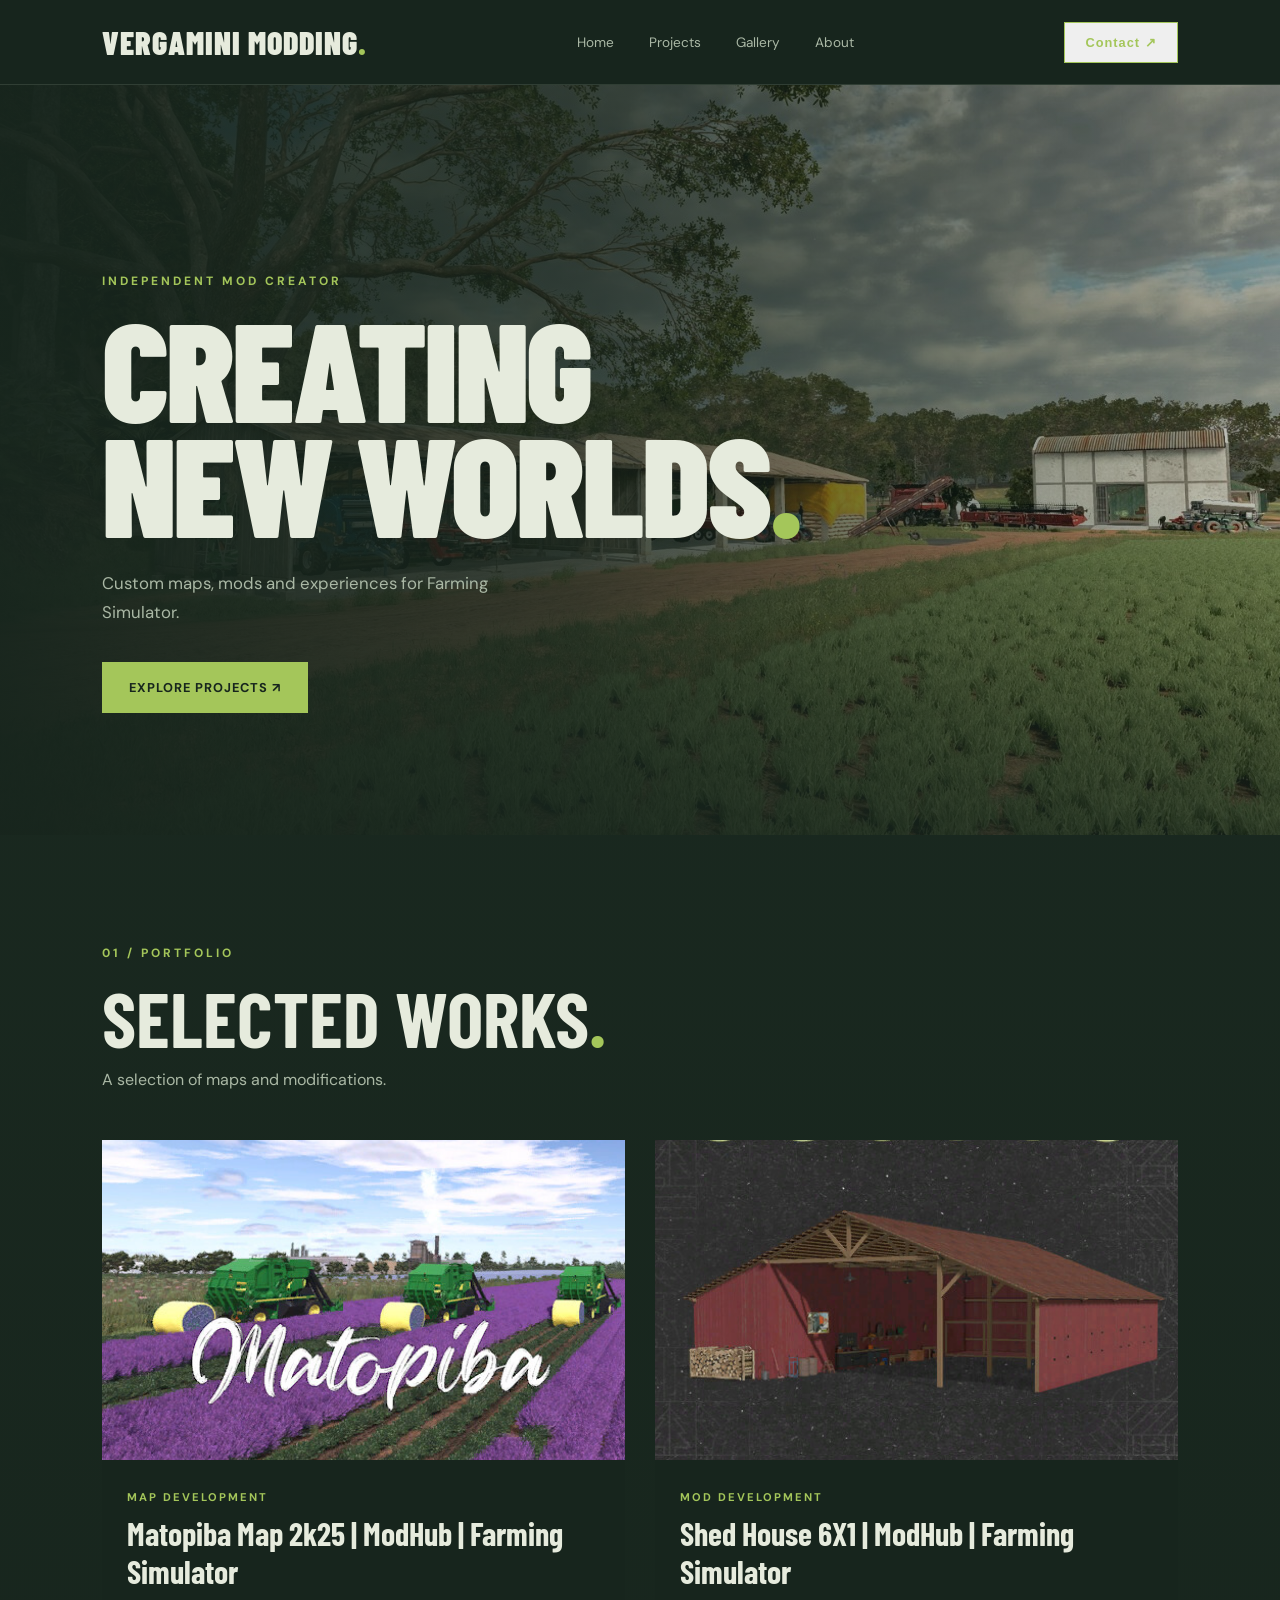
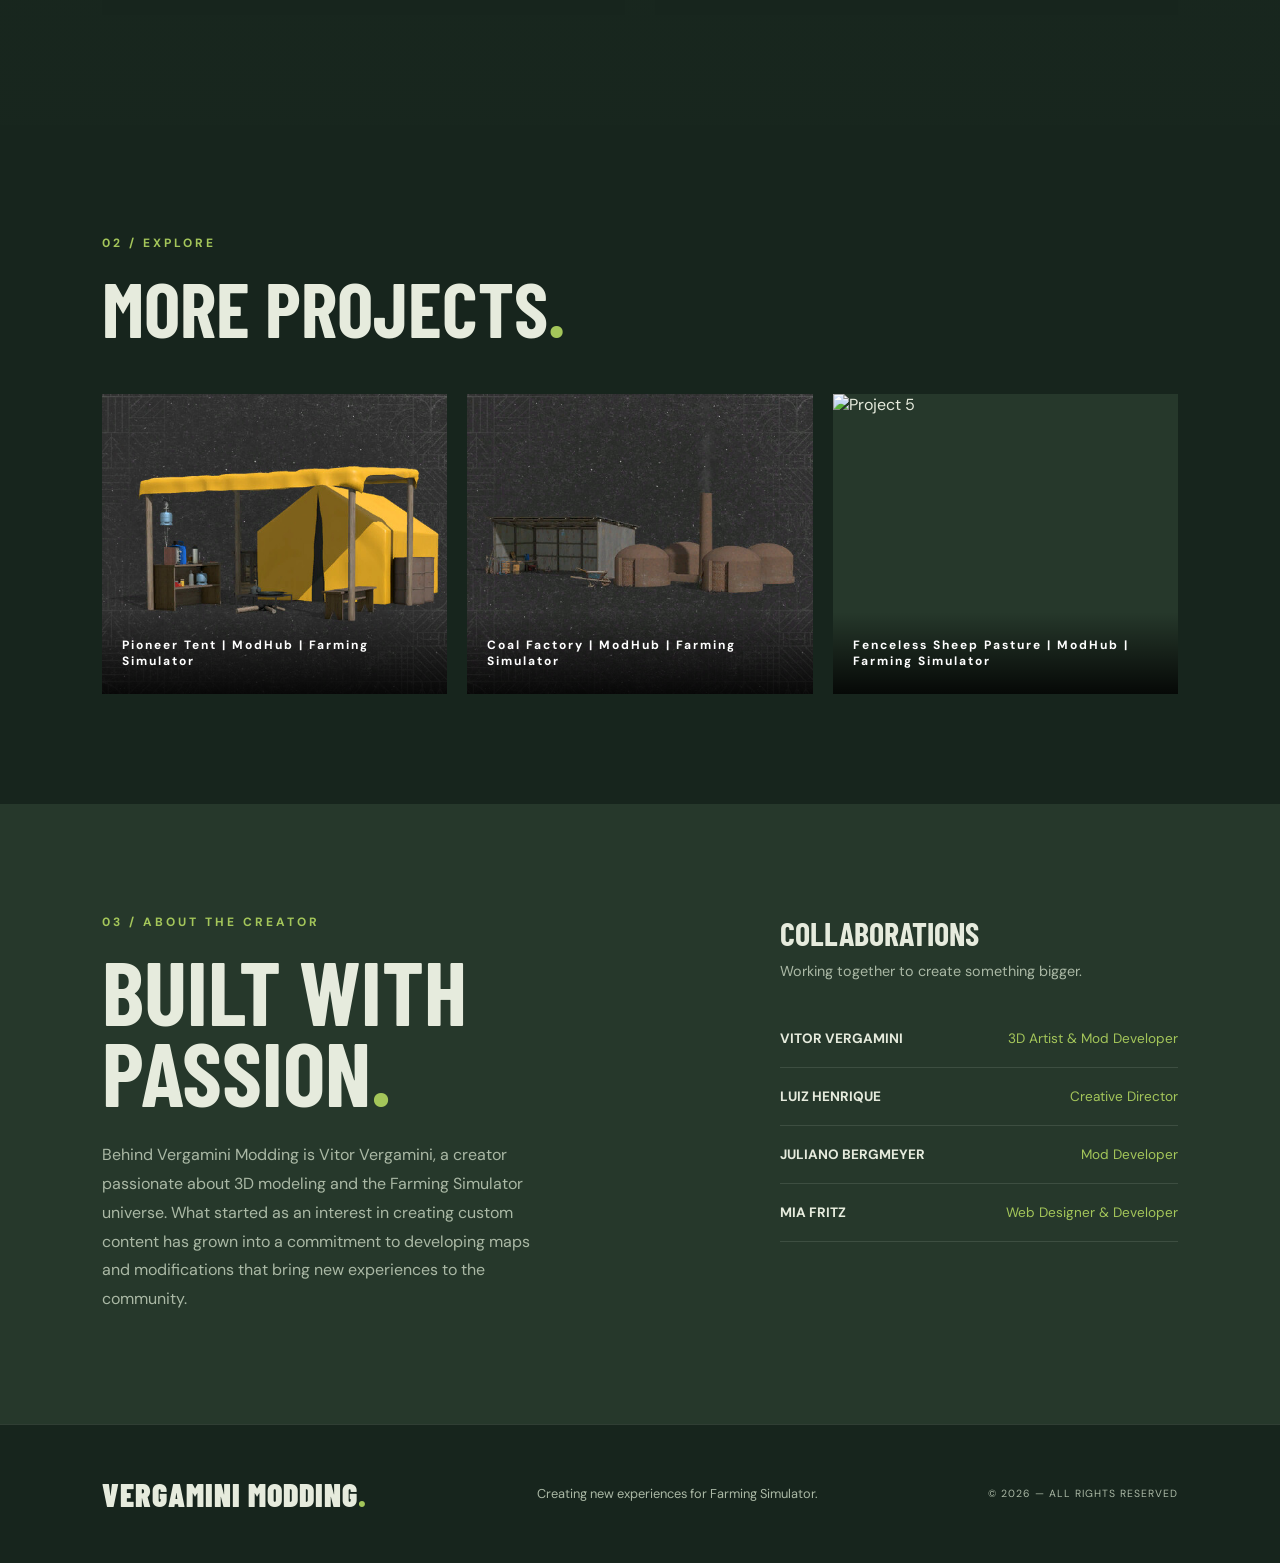
==== commit 0fefb15c: "colaborções adicionadas e links atualizados" ====
--- a/index.html
+++ b/index.html
@@ -44,7 +44,7 @@
                     for Farming Simulator.
                 </p>
 
-                <a href="#projects" class="button">
+                <a href="https://www.farming-simulator.com/mods.php?title=fs2025&filter=org&org_id=169574&page=0" target="_blank" rel="noopener noreferrer" class="button">
                     EXPLORE PROJECTS ↗
                 </a>
             </div>
@@ -126,9 +126,11 @@
                 <h2>BUILT WITH<br>PASSION<span>.</span></h2>
 
                 <p>
-                    A creator dedicated to developing
-                    custom content and unique experiences
-                    for the Farming Simulator community.
+                    Behind Vergamini Modding is Vitor Vergamini, a creator 
+                    passionate about 3D modeling and the Farming Simulator universe. 
+                    What started as an interest in creating custom content has grown 
+                    into a commitment to developing maps and modifications that bring 
+                    new experiences to the community.
                 </p>
             </div>
 
@@ -138,17 +140,22 @@
 
                 <div class="collaborator">
                     <span>VITOR VERGAMINI</span>
-                    <span>Independent</span>
-                </div>
-
-                <div class="collaborator">
-                    <span>CREATOR 02</span>
-                    <span>Collaboration</span>
-                </div>
-
-                <div class="collaborator">
-                    <span>CREATOR 03</span>
-                    <span>Collaboration</span>
+                    <span>3D Artist & Mod Developer</span>
+                </div>
+
+                <div class="collaborator">
+                    <span>LUIZ HENRIQUE</span>
+                    <span>Creative Director</span>
+                </div>
+
+                <div class="collaborator">
+                    <span>JULIANO BERGMEYER</span>
+                    <span>Mod Developer</span>
+                </div>
+
+                <div class="collaborator">
+                    <span>MIA FRITZ</span>
+                    <span>Web Designer & Developer</span>
                 </div>
             </div>
 
@@ -159,7 +166,7 @@
 
     <!-- FOOTER -->
     <footer class="footer" id="contact">
-        <a href="#" class="logo">CREATOR<span>.</span></a>
+        <a href="https://www.farming-simulator.com/mods.php?title=fs2025&filter=org&org_id=169574&page=0" target="_blank" rel="noopener noreferrer" class="logo">VERGAMINI MODDING<span>.</span></a>
 
         <p>Creating new experiences for Farming Simulator.</p>
 
@@ -185,14 +192,18 @@
 
             <div class="contact-options">
 
-                <a href="mailto:vglmodding@gmail.com" class="contact-option">
-                    <span class="contact-option-icon">✉</span>
-                    <span>
-                        <strong>E-mail</strong>
-                        <small>Send us an e-mail at vglmodding@gmail.com</small>
-                    </span>
-                    <span class="contact-arrow">↗</span>
-                </a>
+                <a href="https://mail.google.com/mail/?view=cm&fs=1&to=vglmodding@gmail.com"
+   target="_blank"
+   rel="noopener noreferrer"
+   class="contact-option">
+
+    <span class="contact-option-icon">✉</span>
+    <span>
+        <strong>E-mail</strong>
+        <small>Send us an e-mail at vglmodding@gmail.com</small>
+    </span>
+    <span class="contact-arrow">↗</span>
+</a>
 
                 <a href="https://wa.me/+555196516200" target="_blank" rel="noopener noreferrer" class="contact-option">
                     <span class="contact-option-icon">☏</span>
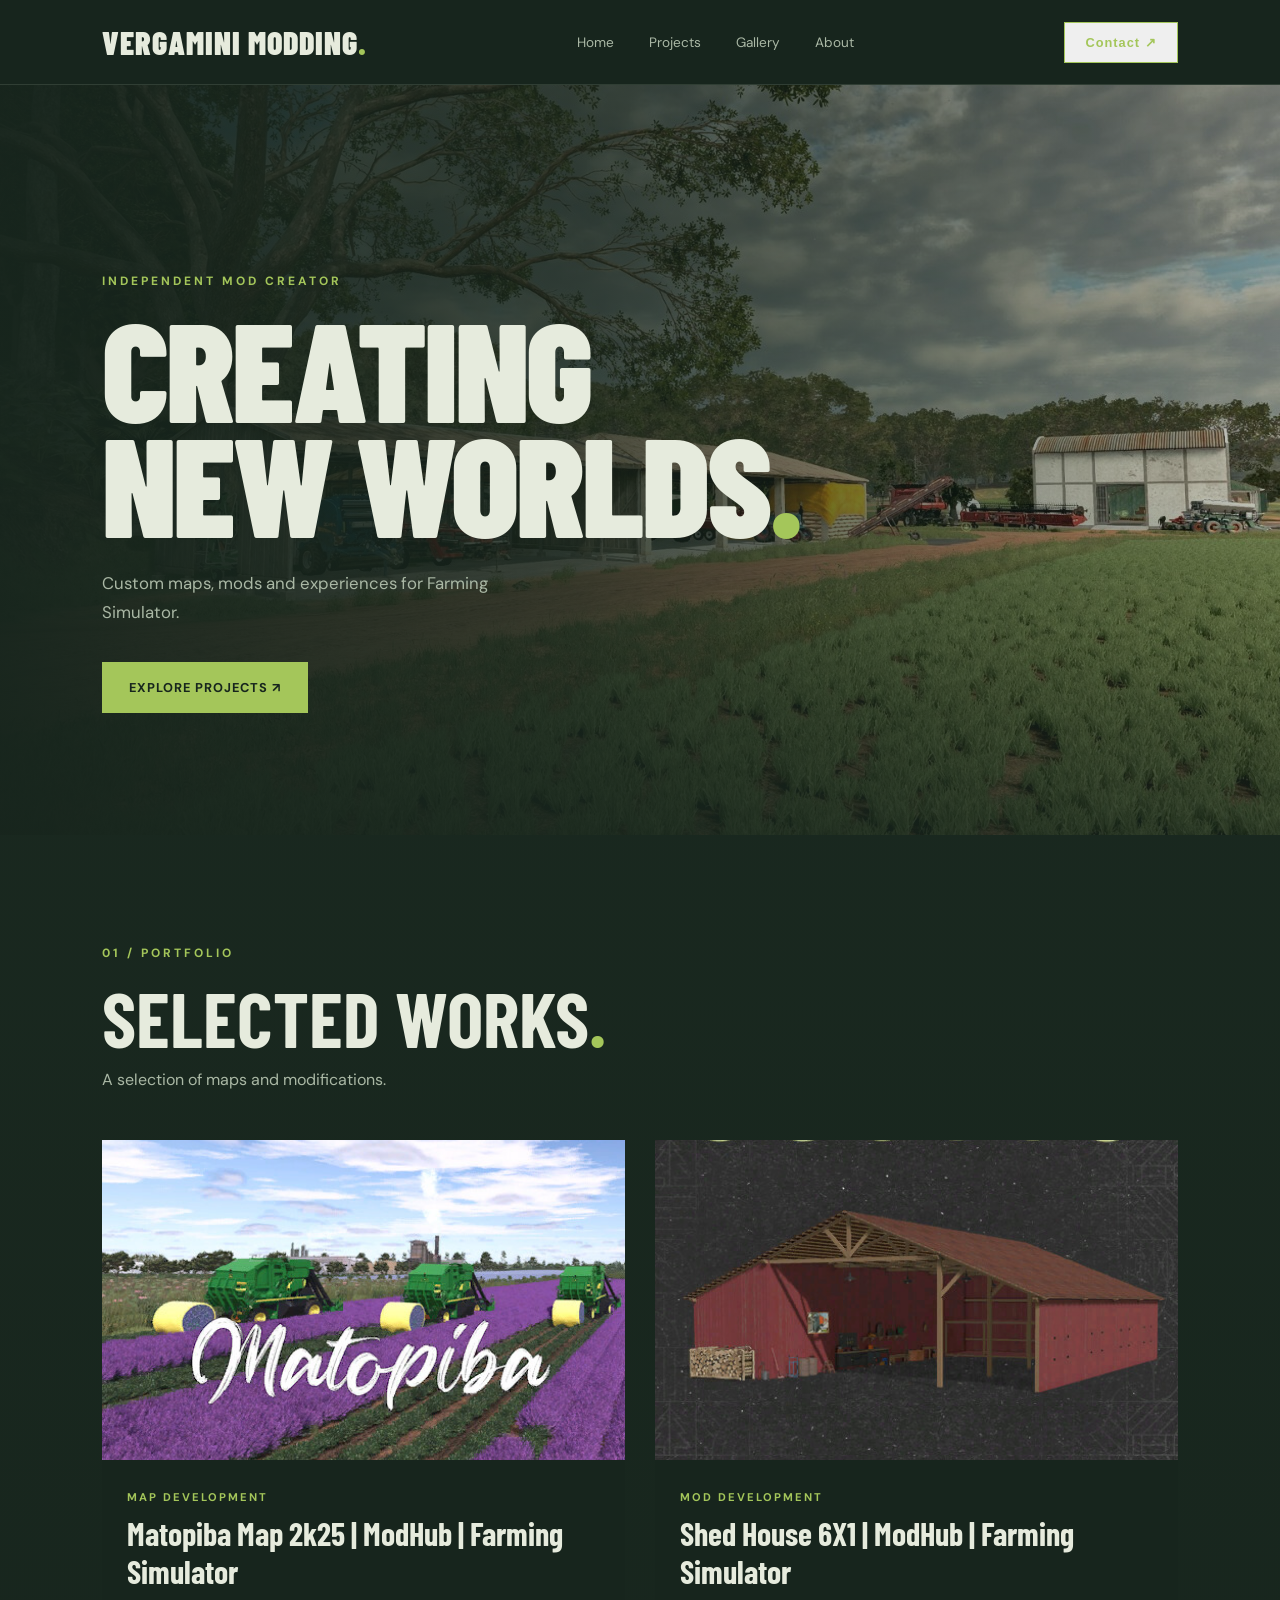
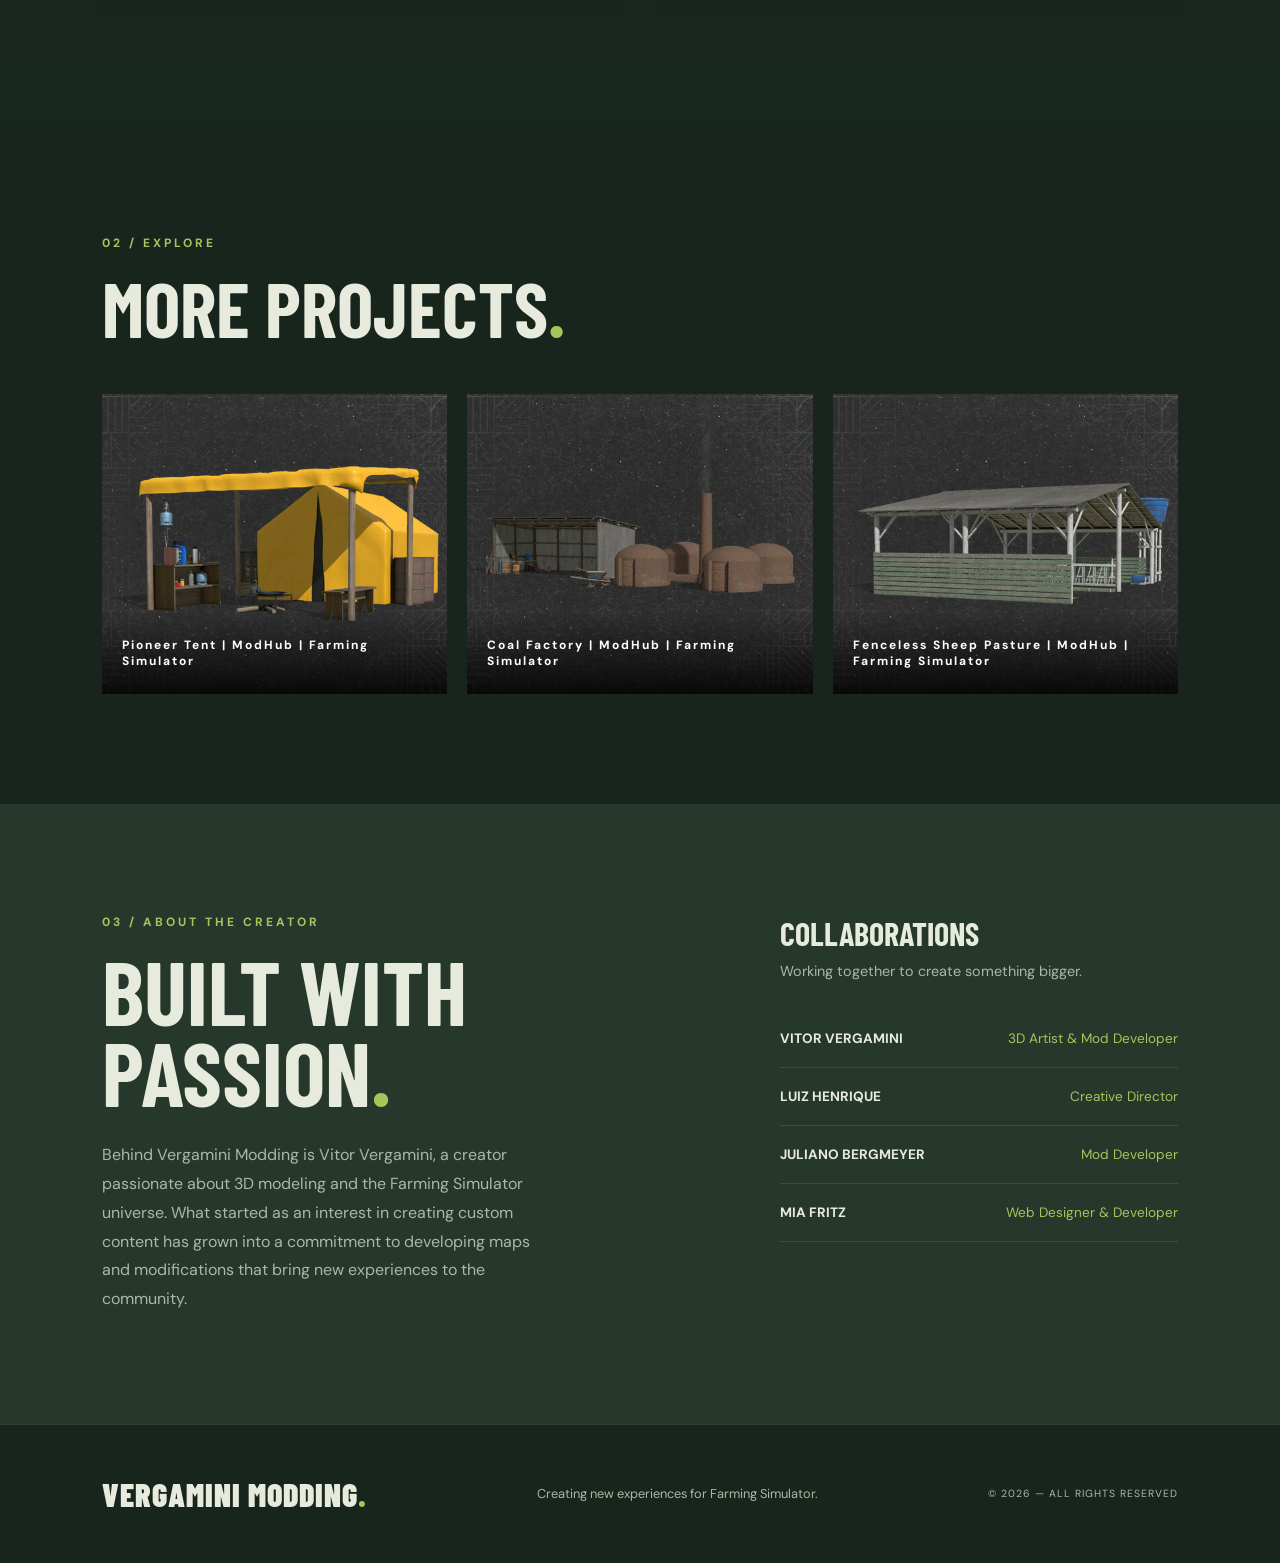
==== commit b023853b: "photo fixed" ====
--- a/index.html
+++ b/index.html
@@ -110,7 +110,7 @@
                 </a>
 
                 <a href="https://www.farming-simulator.com/mod.php?mod_id=363519&title=fs2025" target="_blank" rel="noopener noreferrer" class="gallery-item">
-                    <img src="assets/pastoabertodeovelhas.webp" alt="Project 5">
+                    <img src="Assets/pastoabertodeovelhas.webp" alt="Project 5">
                     <span>Fenceless Sheep Pasture | ModHub | Farming Simulator</span>
                 </a>
 
